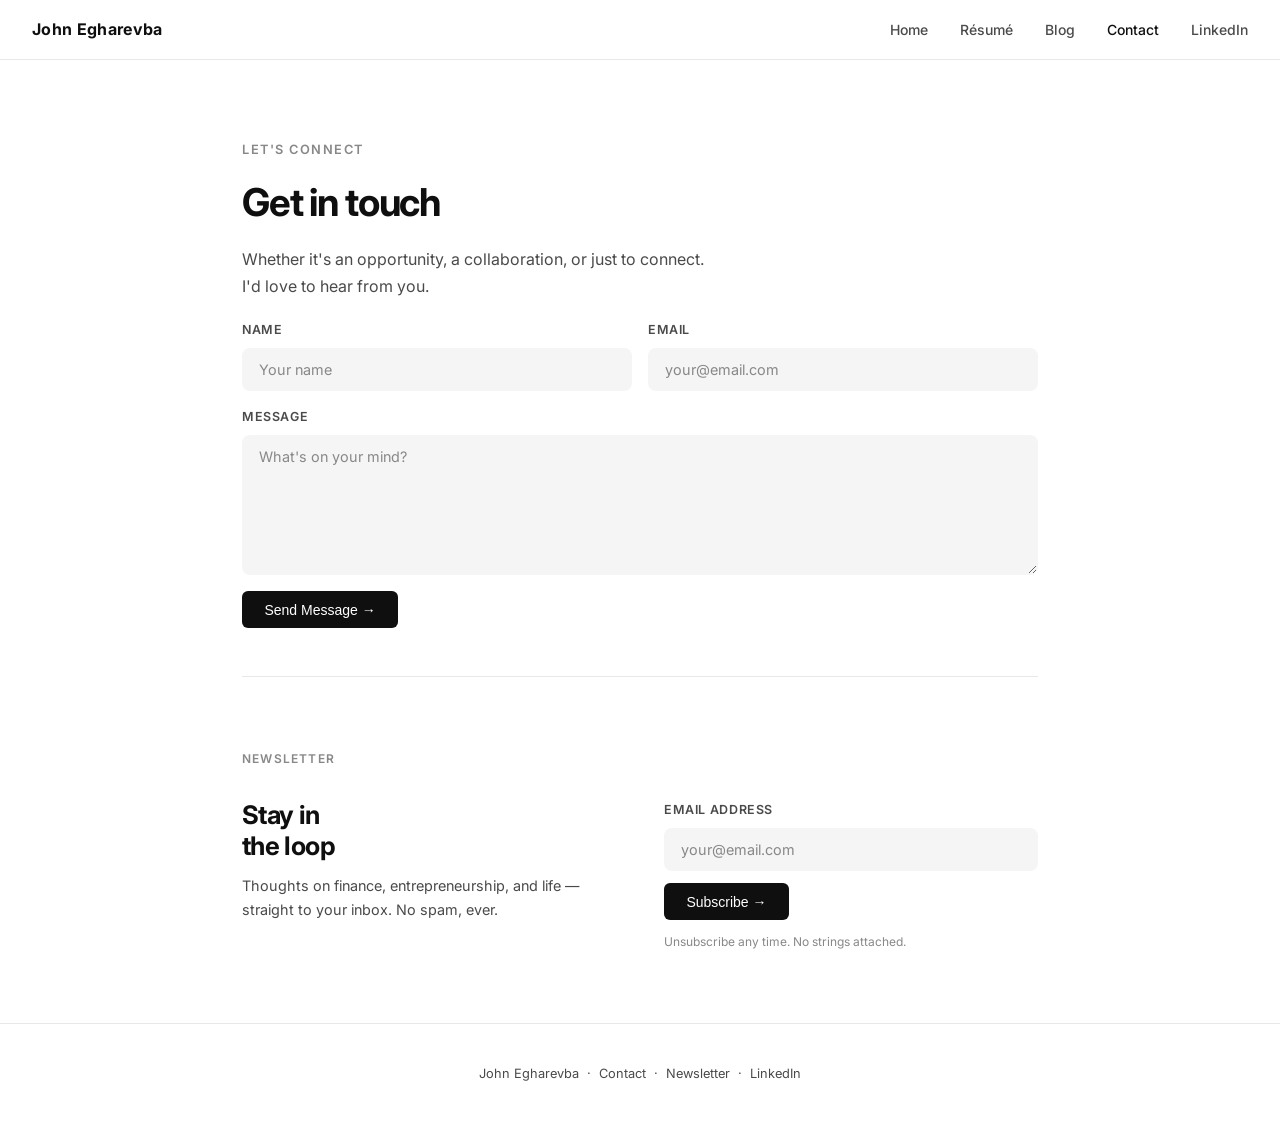
==== contact.html @ 711852f1 "Add files via upload" ====
<!DOCTYPE html>
<html lang="en">
<head>
  <meta charset="UTF-8" />
  <meta name="viewport" content="width=device-width, initial-scale=1.0" />
  <title>Contact — John Egharevba</title>
  <link rel="stylesheet" href="style.css" />
</head>
<body>

  <nav>
    <a class="nav-logo" href="index.html">John Egharevba</a>
    <ul class="nav-links">
      <li><a href="index.html">Home</a></li>
      <li><a href="resume.html">Résumé</a></li>
      <li><a href="blog.html">Blog</a></li>
      <li><a href="contact.html" class="active">Contact</a></li>
      <li><a href="https://linkedin.com/in/John-Egharevba/" target="_blank" rel="noopener">LinkedIn</a></li>
    </ul>
  </nav>

  <main>
    <div class="container">

      <div class="resume-header" style="padding-bottom: 20px; border-bottom: none;">
        <p class="hero-eyebrow" style="margin-bottom: 0.75rem;">Let's connect</p>
        <h1 style="font-size: 2.4rem; letter-spacing: -0.03em;">Get in touch</h1>
        <p style="margin-top: 0.75rem; font-size: 1rem; color: var(--gray-600); max-width: 480px; line-height: 1.7;">
          Whether it's an opportunity, a collaboration, or just to connect. I'd love to hear from you.
        </p>
      </div>

      <div style="padding: 0 0 48px 0; border-bottom: 1px solid var(--gray-200);">
        <form class="contact-form" action="https://formspree.io/f/xrevoeek" method="POST">
          <input type="hidden" name="_subject" value="New message from johnegharevba.com" />
          <div class="form-row-2">
            <div class="form-group">
              <label class="form-label" for="contact-name">Name</label>
              <input class="form-input" type="text" id="contact-name" name="name" placeholder="Your name" required />
            </div>
            <div class="form-group">
              <label class="form-label" for="contact-email">Email</label>
              <input class="form-input" type="email" id="contact-email" name="email" placeholder="your@email.com" required />
            </div>
          </div>
          <div class="form-group">
            <label class="form-label" for="contact-message">Message</label>
            <textarea class="form-input form-textarea" id="contact-message" name="message" placeholder="What's on your mind?" required></textarea>
          </div>
          <button class="btn btn-primary" type="submit">Send Message →</button>
        </form>
      </div>

      <!-- NEWSLETTER -->
      <section id="newsletter" style="border-bottom: none;">
        <p class="section-label">Newsletter</p>
        <div class="form-section-inner">
          <div class="form-intro">
            <h2 class="form-heading">Stay in<br>the loop</h2>
            <p class="form-subtext" style="margin-top:0.75rem;">Thoughts on finance, entrepreneurship, and life — straight to your inbox. No spam, ever.</p>
          </div>
          <form class="newsletter-stack" action="https://formspree.io/f/xzdqkdgl" method="POST">
            <input type="hidden" name="_subject" value="New Newsletter Subscriber" />
            <div class="form-group" style="margin-bottom:0;">
              <label class="form-label" for="newsletter-email">Email address</label>
              <input class="form-input" type="email" id="newsletter-email" name="email" placeholder="your@email.com" required />
            </div>
            <button class="btn btn-primary" type="submit" style="align-self:flex-start;">Subscribe →</button>
            <p class="form-note">Unsubscribe any time. No strings attached.</p>
          </form>
        </div>
      </section>

    </div>
  </main>

  <footer>
    <div class="container">
      <p>
        John Egharevba &nbsp;·&nbsp;
        <a href="contact.html">Contact</a> &nbsp;·&nbsp;
        <a href="newsletter.html">Newsletter</a> &nbsp;·&nbsp;
        <a href="https://linkedin.com/in/John-Egharevba/" target="_blank" rel="noopener">LinkedIn</a>
      </p>
    </div>
  </footer>

</body>
</html>
---- style.css ----
@import url('https://fonts.googleapis.com/css2?family=Inter:wght@300;400;500;600;700&display=swap');

*, *::before, *::after { box-sizing: border-box; margin: 0; padding: 0; }

:root {
  --black: #0f0f0f;
  --gray-800: #1a1a1a;
  --gray-600: #4a4a4a;
  --gray-400: #888888;
  --gray-200: #e8e8e8;
  --gray-100: #f5f5f5;
  --white: #ffffff;
  --accent: #1a1a2e;
  --accent-light: #f0f0f7;
}

html { scroll-behavior: smooth; }

body {
  font-family: 'Inter', sans-serif;
  background: var(--white);
  color: var(--black);
  font-size: 16px;
  line-height: 1.6;
  -webkit-font-smoothing: antialiased;
}

/* NAV */
nav {
  position: fixed;
  top: 0;
  left: 0;
  right: 0;
  z-index: 100;
  background: rgba(255,255,255,0.92);
  backdrop-filter: blur(12px);
  border-bottom: 1px solid var(--gray-200);
  padding: 0 2rem;
  height: 60px;
  display: flex;
  align-items: center;
  justify-content: space-between;
}

.nav-logo {
  font-weight: 700;
  font-size: 1rem;
  letter-spacing: 0.02em;
  color: var(--black);
  text-decoration: none;
}

.nav-links {
  display: flex;
  gap: 2rem;
  list-style: none;
}

.nav-links a {
  font-size: 0.875rem;
  font-weight: 500;
  color: var(--gray-600);
  text-decoration: none;
  transition: color 0.2s;
}

.nav-links a:hover,
.nav-links a.active { color: var(--black); }

/* LAYOUT */
.container {
  max-width: 860px;
  margin: 0 auto;
  padding: 0 2rem;
}

main { padding-top: 60px; }

/* HERO */
.hero {
  padding: 100px 0 80px;
  border-bottom: 1px solid var(--gray-200);
}

.hero-eyebrow {
  font-size: 0.8rem;
  font-weight: 600;
  letter-spacing: 0.12em;
  text-transform: uppercase;
  color: var(--gray-400);
  margin-bottom: 1.2rem;
}

.hero h1 {
  font-size: clamp(2.4rem, 5vw, 3.6rem);
  font-weight: 700;
  line-height: 1.1;
  letter-spacing: -0.03em;
  margin-bottom: 1.2rem;
  color: var(--black);
}

.hero-tagline {
  font-size: 1.1rem;
  font-weight: 400;
  color: var(--gray-600);
  max-width: 500px;
  line-height: 1.7;
  margin-bottom: 2rem;
}

.hero-links {
  display: flex;
  gap: 1rem;
  flex-wrap: wrap;
}

.btn {
  display: inline-flex;
  align-items: center;
  gap: 0.4rem;
  padding: 0.65rem 1.4rem;
  border-radius: 6px;
  font-size: 0.875rem;
  font-weight: 500;
  text-decoration: none;
  transition: all 0.2s;
  cursor: pointer;
  border: none;
}

.btn-primary {
  background: var(--black);
  color: var(--white);
}

.btn-primary:hover { background: var(--gray-800); }

.btn-secondary {
  background: var(--white);
  color: var(--black);
  border: 1px solid var(--gray-200);
}

.btn-secondary:hover { background: var(--gray-100); }

/* SECTION */
section { padding: 72px 0; border-bottom: 1px solid var(--gray-200); }
section:last-child { border-bottom: none; }

.section-label {
  font-size: 0.75rem;
  font-weight: 600;
  letter-spacing: 0.1em;
  text-transform: uppercase;
  color: var(--gray-400);
  margin-bottom: 2rem;
}

/* ABOUT */
.about-text {
  font-size: 1.05rem;
  color: var(--gray-600);
  line-height: 1.8;
  max-width: 620px;
}

/* HIGHLIGHTS GRID */
.highlights-grid {
  display: grid;
  grid-template-columns: repeat(auto-fill, minmax(240px, 1fr));
  gap: 1px;
  background: var(--gray-200);
  border: 1px solid var(--gray-200);
  border-radius: 10px;
  overflow: hidden;
}

.highlight-card {
  background: var(--white);
  padding: 1.6rem;
}

.highlight-card:hover { background: var(--gray-100); }

.highlight-icon {
  font-size: 1.4rem;
  margin-bottom: 0.75rem;
}

.highlight-label {
  font-size: 0.75rem;
  font-weight: 600;
  letter-spacing: 0.08em;
  text-transform: uppercase;
  color: var(--gray-400);
  margin-bottom: 0.3rem;
}

.highlight-value {
  font-size: 0.95rem;
  font-weight: 600;
  color: var(--black);
  line-height: 1.3;
}

/* FORMS */
.form-section-inner {
  display: grid;
  grid-template-columns: 1fr 1fr;
  gap: 4rem;
  align-items: start;
}

.form-intro { }

.form-heading {
  font-size: 1.6rem;
  font-weight: 700;
  letter-spacing: -0.025em;
  color: var(--black);
  margin-bottom: 0.6rem;
  line-height: 1.2;
}

.form-subtext {
  font-size: 0.9rem;
  color: var(--gray-600);
  line-height: 1.7;
  max-width: 340px;
}

.form-group {
  display: flex;
  flex-direction: column;
  gap: 0.5rem;
  margin-bottom: 1rem;
}

.form-label {
  display: block;
  font-size: 0.78rem;
  font-weight: 600;
  letter-spacing: 0.05em;
  text-transform: uppercase;
  color: var(--gray-600);
}

.form-input {
  display: block;
  width: 100%;
  padding: 0.75rem 1rem;
  font-family: 'Inter', sans-serif;
  font-size: 0.9rem;
  color: var(--black);
  background: var(--gray-100);
  border: 1px solid transparent;
  border-radius: 8px;
  outline: none;
  transition: background 0.2s, border-color 0.2s;
  box-sizing: border-box;
}

.form-input:focus {
  background: var(--white);
  border-color: var(--black);
}

.form-input::placeholder { color: var(--gray-400); }

.form-textarea {
  min-height: 140px;
  resize: vertical;
}

.contact-form { width: 100%; max-width: 100%; }

/* Newsletter layout */
#newsletter .form-section-inner { gap: 3rem; }

.newsletter-stack {
  display: flex;
  flex-direction: column;
  gap: 0.75rem;
}

.newsletter-stack .form-input {
  width: 100%;
}

.form-note {
  font-size: 0.75rem;
  color: var(--gray-400);
}

/* Two-col form row */
.form-row-2 {
  display: grid;
  grid-template-columns: 1fr 1fr;
  gap: 1rem;
}

@media (max-width: 700px) {
  .form-section-inner {
    grid-template-columns: 1fr;
    gap: 2rem;
  }
  .form-row-2 {
    grid-template-columns: 1fr;
  }
  .form-subtext { max-width: 100%; }
}

/* BLOG */
.blog-empty {
  padding: 80px 0;
  border-top: 1px solid var(--gray-200);
}

.blog-empty-text {
  font-size: 0.9rem;
  color: var(--gray-400);
}

.blog-post-list {
  border-top: 1px solid var(--gray-200);
}

.blog-post-item {
  display: flex;
  justify-content: space-between;
  align-items: baseline;
  gap: 2rem;
  padding: 1.5rem 0;
  border-bottom: 1px solid var(--gray-200);
  text-decoration: none;
  color: var(--black);
  transition: opacity 0.2s;
}

.blog-post-item:hover { opacity: 0.6; }

.blog-post-title {
  font-size: 1rem;
  font-weight: 600;
}

.blog-post-date {
  font-size: 0.8rem;
  color: var(--gray-400);
  white-space: nowrap;
  flex-shrink: 0;
}

/* FOOTER */
footer {
  padding: 2.5rem 0;
  text-align: center;
  font-size: 0.8rem;
  color: var(--gray-600);
  border-top: 1px solid var(--gray-200);
}

footer a { color: var(--gray-600); text-decoration: none; }
footer a:hover { color: var(--black); }

/* ===================== RESUME PAGE ===================== */

.resume-header {
  padding: 80px 0 56px;
  border-bottom: 1px solid var(--gray-200);
}

.resume-header h1 {
  font-size: 2rem;
  font-weight: 700;
  letter-spacing: -0.02em;
  margin-bottom: 0.5rem;
}

.resume-contact {
  display: flex;
  flex-wrap: wrap;
  gap: 1.2rem;
  margin-top: 1rem;
}

.resume-contact a {
  font-size: 0.85rem;
  color: var(--gray-600);
  text-decoration: none;
  display: flex;
  align-items: center;
  gap: 0.3rem;
}

.resume-contact a:hover { color: var(--black); }

.resume-body {
  padding: 0;
}

.resume-section {
  padding: 48px 0;
  border-bottom: 1px solid var(--gray-200);
}

.resume-section:last-child { border-bottom: none; }

.resume-section-title {
  font-size: 0.7rem;
  font-weight: 700;
  letter-spacing: 0.14em;
  text-transform: uppercase;
  color: var(--gray-400);
  margin-bottom: 2rem;
}

.resume-entry {
  margin-bottom: 2rem;
}

.resume-entry:last-child { margin-bottom: 0; }

.resume-entry-header {
  display: flex;
  justify-content: space-between;
  align-items: flex-start;
  gap: 1rem;
  margin-bottom: 0.2rem;
  flex-wrap: wrap;
}

.resume-entry-org {
  font-size: 0.95rem;
  font-weight: 700;
  color: var(--black);
}

.resume-entry-date {
  font-size: 0.8rem;
  font-weight: 500;
  color: var(--gray-400);
  white-space: nowrap;
  flex-shrink: 0;
}

.resume-entry-role {
  font-size: 0.875rem;
  font-weight: 500;
  color: var(--gray-600);
  margin-bottom: 0.75rem;
}

.resume-entry ul {
  list-style: none;
  padding: 0;
  display: flex;
  flex-direction: column;
  gap: 0.35rem;
}

.resume-entry li {
  font-size: 0.875rem;
  color: var(--gray-600);
  padding-left: 1.1rem;
  position: relative;
  line-height: 1.6;
}

.resume-entry li::before {
  content: "–";
  position: absolute;
  left: 0;
  color: var(--gray-400);
}

.resume-entry-sub {
  font-size: 0.875rem;
  color: var(--gray-600);
  margin-top: 0.2rem;
}

.additional-grid {
  display: flex;
  flex-direction: column;
  gap: 0.6rem;
}

.additional-row {
  display: flex;
  gap: 0.5rem;
  font-size: 0.875rem;
  align-items: baseline;
  flex-wrap: wrap;
}

.additional-row strong {
  font-weight: 600;
  color: var(--black);
  flex-shrink: 0;
}

.additional-row span { color: var(--gray-600); }

/* RESPONSIVE */
@media (max-width: 600px) {
  nav { padding: 0 1.2rem; }
  .container { padding: 0 1.2rem; }
  .hero { padding: 72px 0 56px; }
  .resume-entry-header { flex-direction: column; gap: 0.15rem; }
  .resume-contact { gap: 0.8rem; }
}
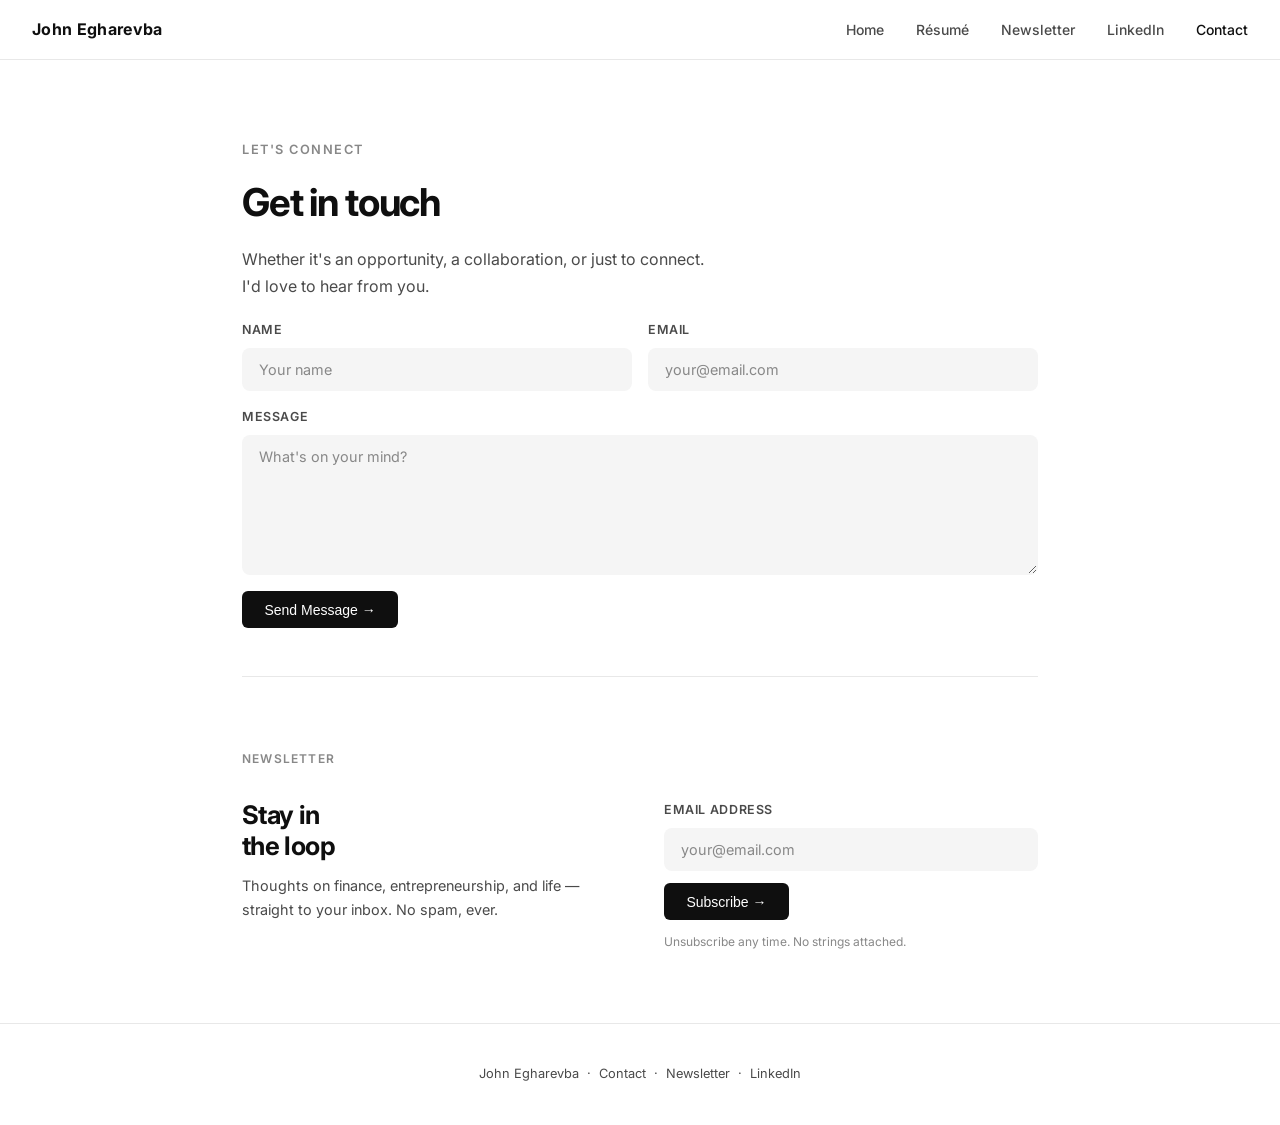
==== commit 4326a24b: "Update navigation links in contact.html Replaced 'Blog' link with 'Newsletter' link in the navigatio" ====
--- a/contact.html
+++ b/contact.html
@@ -13,9 +13,9 @@
     <ul class="nav-links">
       <li><a href="index.html">Home</a></li>
       <li><a href="resume.html">Résumé</a></li>
-      <li><a href="blog.html">Blog</a></li>
+      <li><a href="newsletter.html">Newsletter</a></li>
+      <li><a href="https://linkedin.com/in/John-Egharevba/" target="_blank" rel="noopener">LinkedIn</a></li>
       <li><a href="contact.html" class="active">Contact</a></li>
-      <li><a href="https://linkedin.com/in/John-Egharevba/" target="_blank" rel="noopener">LinkedIn</a></li>
     </ul>
   </nav>
 
@@ -51,7 +51,6 @@
         </form>
       </div>
 
-      <!-- NEWSLETTER -->
       <section id="newsletter" style="border-bottom: none;">
         <p class="section-label">Newsletter</p>
         <div class="form-section-inner">
--- a/style.css
+++ b/style.css
@@ -76,7 +76,73 @@
 
 main { padding-top: 60px; }
 
-/* HERO */
+/* HERO SPLIT (nateliason-style) */
+.hero-split {
+  display: grid;
+  grid-template-columns: 1fr 320px;
+  gap: 5rem;
+  align-items: flex-start;
+  padding: 80px 0 72px;
+  border-bottom: 1px solid var(--gray-200);
+}
+
+.hero-greeting {
+  font-size: clamp(2.4rem, 5vw, 3.2rem);
+  font-weight: 700;
+  letter-spacing: -0.03em;
+  line-height: 1.1;
+  color: var(--black);
+  margin-bottom: 1.5rem;
+}
+
+.hero-body {
+  display: flex;
+  flex-direction: column;
+  gap: 1rem;
+}
+
+.hero-body p {
+  font-size: 1rem;
+  color: var(--gray-600);
+  line-height: 1.75;
+}
+
+.hero-body a {
+  color: var(--black);
+  text-decoration: underline;
+  text-underline-offset: 3px;
+}
+
+.hero-body a:hover { opacity: 0.6; }
+
+.hero-right {
+  position: sticky;
+  top: 80px;
+}
+
+.hero-photo {
+  width: 100%;
+  aspect-ratio: 3/4;
+  object-fit: cover;
+  object-position: top center;
+  border-radius: 8px;
+  display: block;
+}
+
+@media (max-width: 700px) {
+  .hero-split {
+    grid-template-columns: 1fr;
+    gap: 2.5rem;
+    padding: 56px 0 56px;
+  }
+  .hero-right {
+    position: static;
+    max-width: 240px;
+    order: -1;
+  }
+}
+
+/* HERO (legacy — kept for other pages) */
 .hero {
   padding: 100px 0 80px;
   border-bottom: 1px solid var(--gray-200);
@@ -168,12 +234,18 @@
 /* HIGHLIGHTS GRID */
 .highlights-grid {
   display: grid;
-  grid-template-columns: repeat(auto-fill, minmax(240px, 1fr));
+  grid-template-columns: repeat(4, 1fr);
   gap: 1px;
   background: var(--gray-200);
   border: 1px solid var(--gray-200);
   border-radius: 10px;
   overflow: hidden;
+}
+
+@media (max-width: 700px) {
+  .highlights-grid {
+    grid-template-columns: repeat(2, 1fr);
+  }
 }
 
 .highlight-card {
